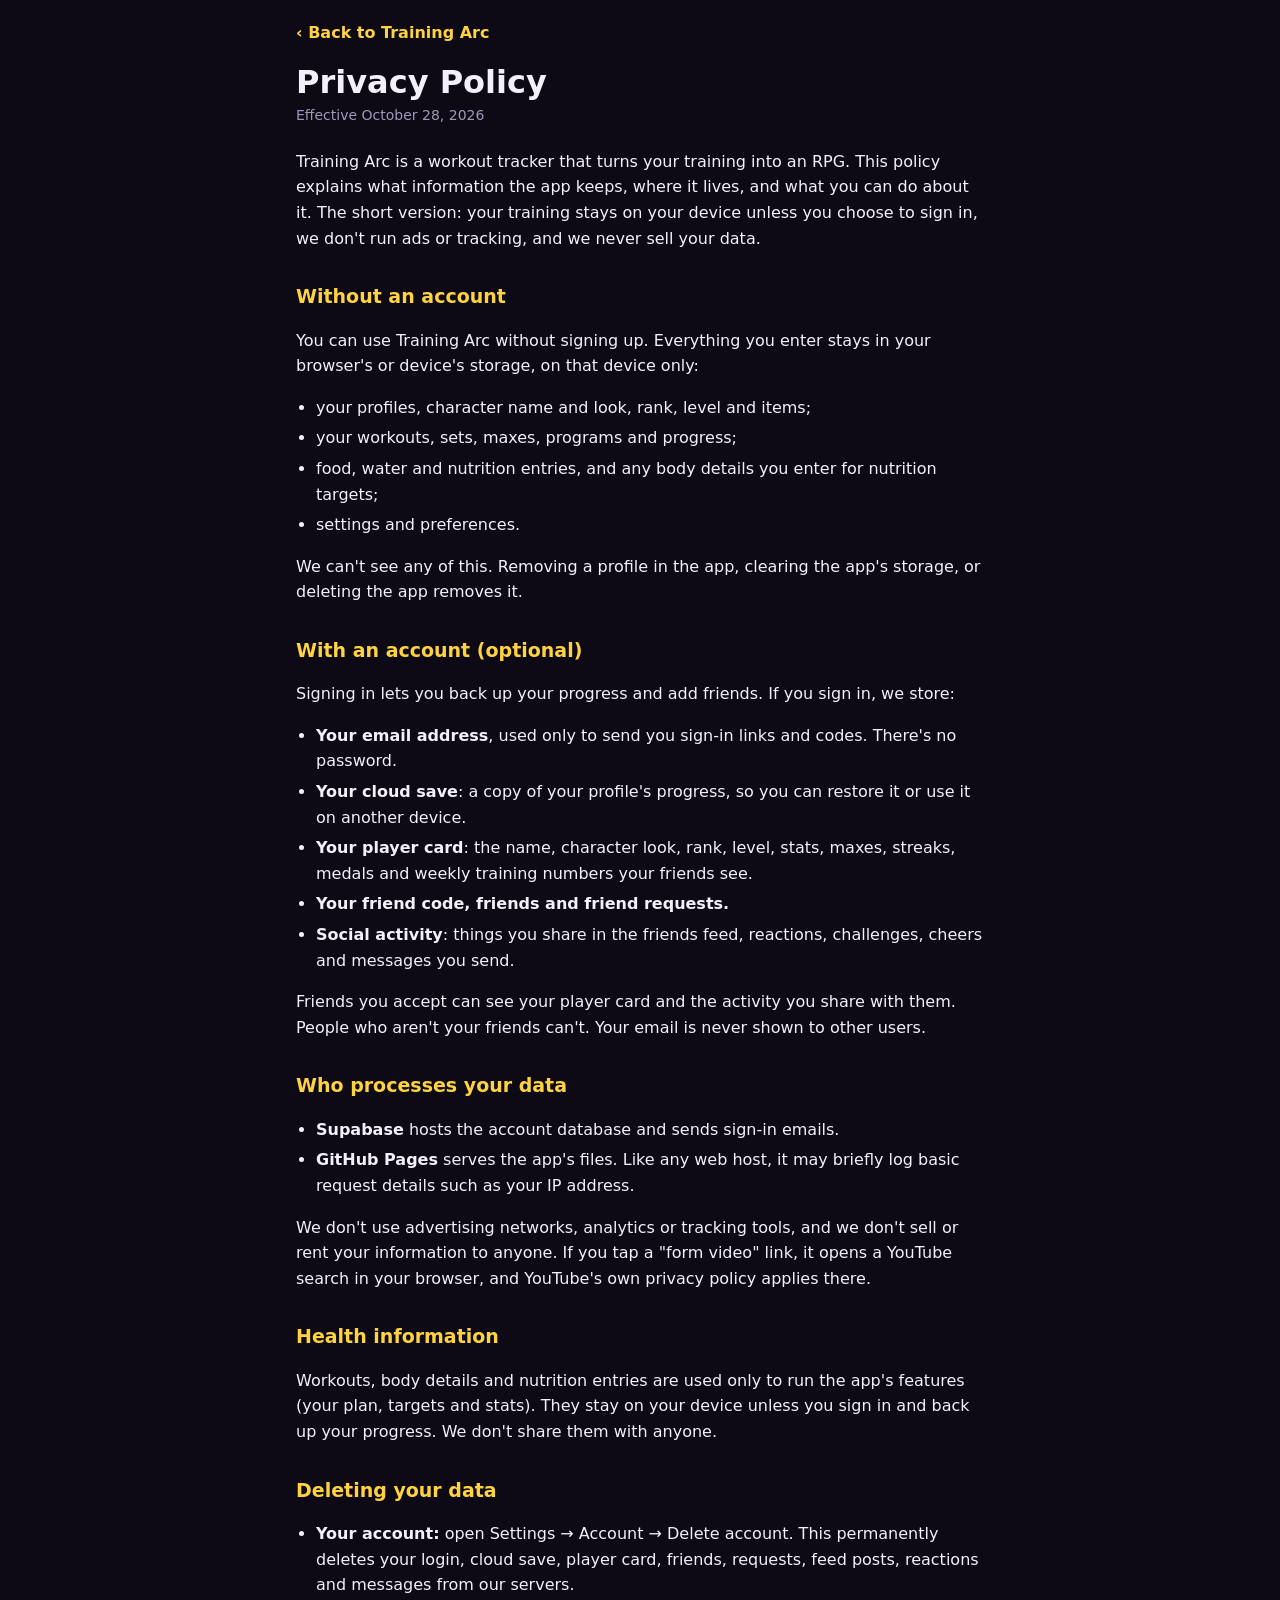
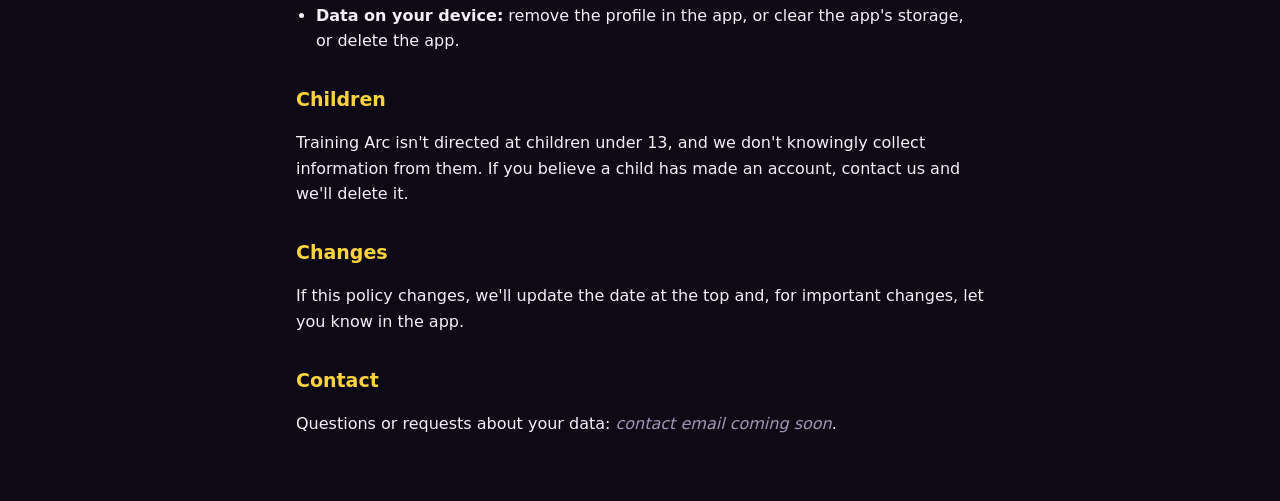
==== legal/privacy.html @ f62d3ece "Privacy policy, terms and health note; offline cache keeps only the app page" ====
<!doctype html>
<html lang="en">
<head>
<meta charset="utf-8">
<meta name="viewport" content="width=device-width,initial-scale=1,viewport-fit=cover">
<title>Privacy Policy · Training Arc</title>
<link rel="stylesheet" href="legal.css">
</head>
<body>
<main>
<a class="back" href="../">‹ Back to Training Arc</a>
<h1>Privacy Policy</h1>
<p class="date">Effective October 28, 2026</p>

<p>Training Arc is a workout tracker that turns your training into an RPG. This policy explains what information the app keeps, where it lives, and what you can do about it. The short version: your training stays on your device unless you choose to sign in, we don't run ads or tracking, and we never sell your data.</p>

<h2>Without an account</h2>
<p>You can use Training Arc without signing up. Everything you enter stays in your browser's or device's storage, on that device only:</p>
<ul>
<li>your profiles, character name and look, rank, level and items;</li>
<li>your workouts, sets, maxes, programs and progress;</li>
<li>food, water and nutrition entries, and any body details you enter for nutrition targets;</li>
<li>settings and preferences.</li>
</ul>
<p>We can't see any of this. Removing a profile in the app, clearing the app's storage, or deleting the app removes it.</p>

<h2>With an account (optional)</h2>
<p>Signing in lets you back up your progress and add friends. If you sign in, we store:</p>
<ul>
<li><b>Your email address</b>, used only to send you sign-in links and codes. There's no password.</li>
<li><b>Your cloud save</b>: a copy of your profile's progress, so you can restore it or use it on another device.</li>
<li><b>Your player card</b>: the name, character look, rank, level, stats, maxes, streaks, medals and weekly training numbers your friends see.</li>
<li><b>Your friend code, friends and friend requests.</b></li>
<li><b>Social activity</b>: things you share in the friends feed, reactions, challenges, cheers and messages you send.</li>
</ul>
<p>Friends you accept can see your player card and the activity you share with them. People who aren't your friends can't. Your email is never shown to other users.</p>

<h2>Who processes your data</h2>
<ul>
<li><b>Supabase</b> hosts the account database and sends sign-in emails.</li>
<li><b>GitHub Pages</b> serves the app's files. Like any web host, it may briefly log basic request details such as your IP address.</li>
</ul>
<p>We don't use advertising networks, analytics or tracking tools, and we don't sell or rent your information to anyone. If you tap a "form video" link, it opens a YouTube search in your browser, and YouTube's own privacy policy applies there.</p>

<h2>Health information</h2>
<p>Workouts, body details and nutrition entries are used only to run the app's features (your plan, targets and stats). They stay on your device unless you sign in and back up your progress. We don't share them with anyone.</p>

<h2>Deleting your data</h2>
<ul>
<li><b>Your account:</b> open Settings → Account → Delete account. This permanently deletes your login, cloud save, player card, friends, requests, feed posts, reactions and messages from our servers.</li>
<li><b>Data on your device:</b> remove the profile in the app, or clear the app's storage, or delete the app.</li>
</ul>

<h2>Children</h2>
<p>Training Arc isn't directed at children under 13, and we don't knowingly collect information from them. If you believe a child has made an account, contact us and we'll delete it.</p>

<h2>Changes</h2>
<p>If this policy changes, we'll update the date at the top and, for important changes, let you know in the app.</p>

<h2>Contact</h2>
<!-- CONTACT EMAIL: put the support address here before App Store review -->
<p>Questions or requests about your data: <span class="todo">contact email coming soon</span>.</p>
</main>
</body>
</html>
---- legal/legal.css ----
:root{--bg:#0d0a15;--fg:#f3effb;--dim:#a197b8;--power:#ffd23f;--line:#2a2238;--surface:#17121f}
:root{color-scheme:dark}
*{box-sizing:border-box}
body{margin:0;background:var(--bg);color:var(--fg);font:16px/1.6 system-ui,-apple-system,"Segoe UI",sans-serif;-webkit-text-size-adjust:100%}
main{max-width:720px;margin:0 auto;padding:20px max(16px,env(safe-area-inset-right)) calc(48px + env(safe-area-inset-bottom)) max(16px,env(safe-area-inset-left))}
.back{display:inline-block;margin-bottom:18px;color:var(--power);font-weight:700;text-decoration:none}
h1{margin:0;font-size:32px;line-height:1.15}
h2{margin:30px 0 8px;font-size:19px;color:var(--power)}
.date{margin:4px 0 22px;color:var(--dim);font-size:14px}
p,li{color:var(--fg)}
ul{padding-left:20px}
li{margin:5px 0}
a{color:var(--power)}
.callout{padding:14px 16px;border-radius:12px;background:var(--surface);border-left:4px solid var(--power)}
.todo{color:var(--dim);font-style:italic}
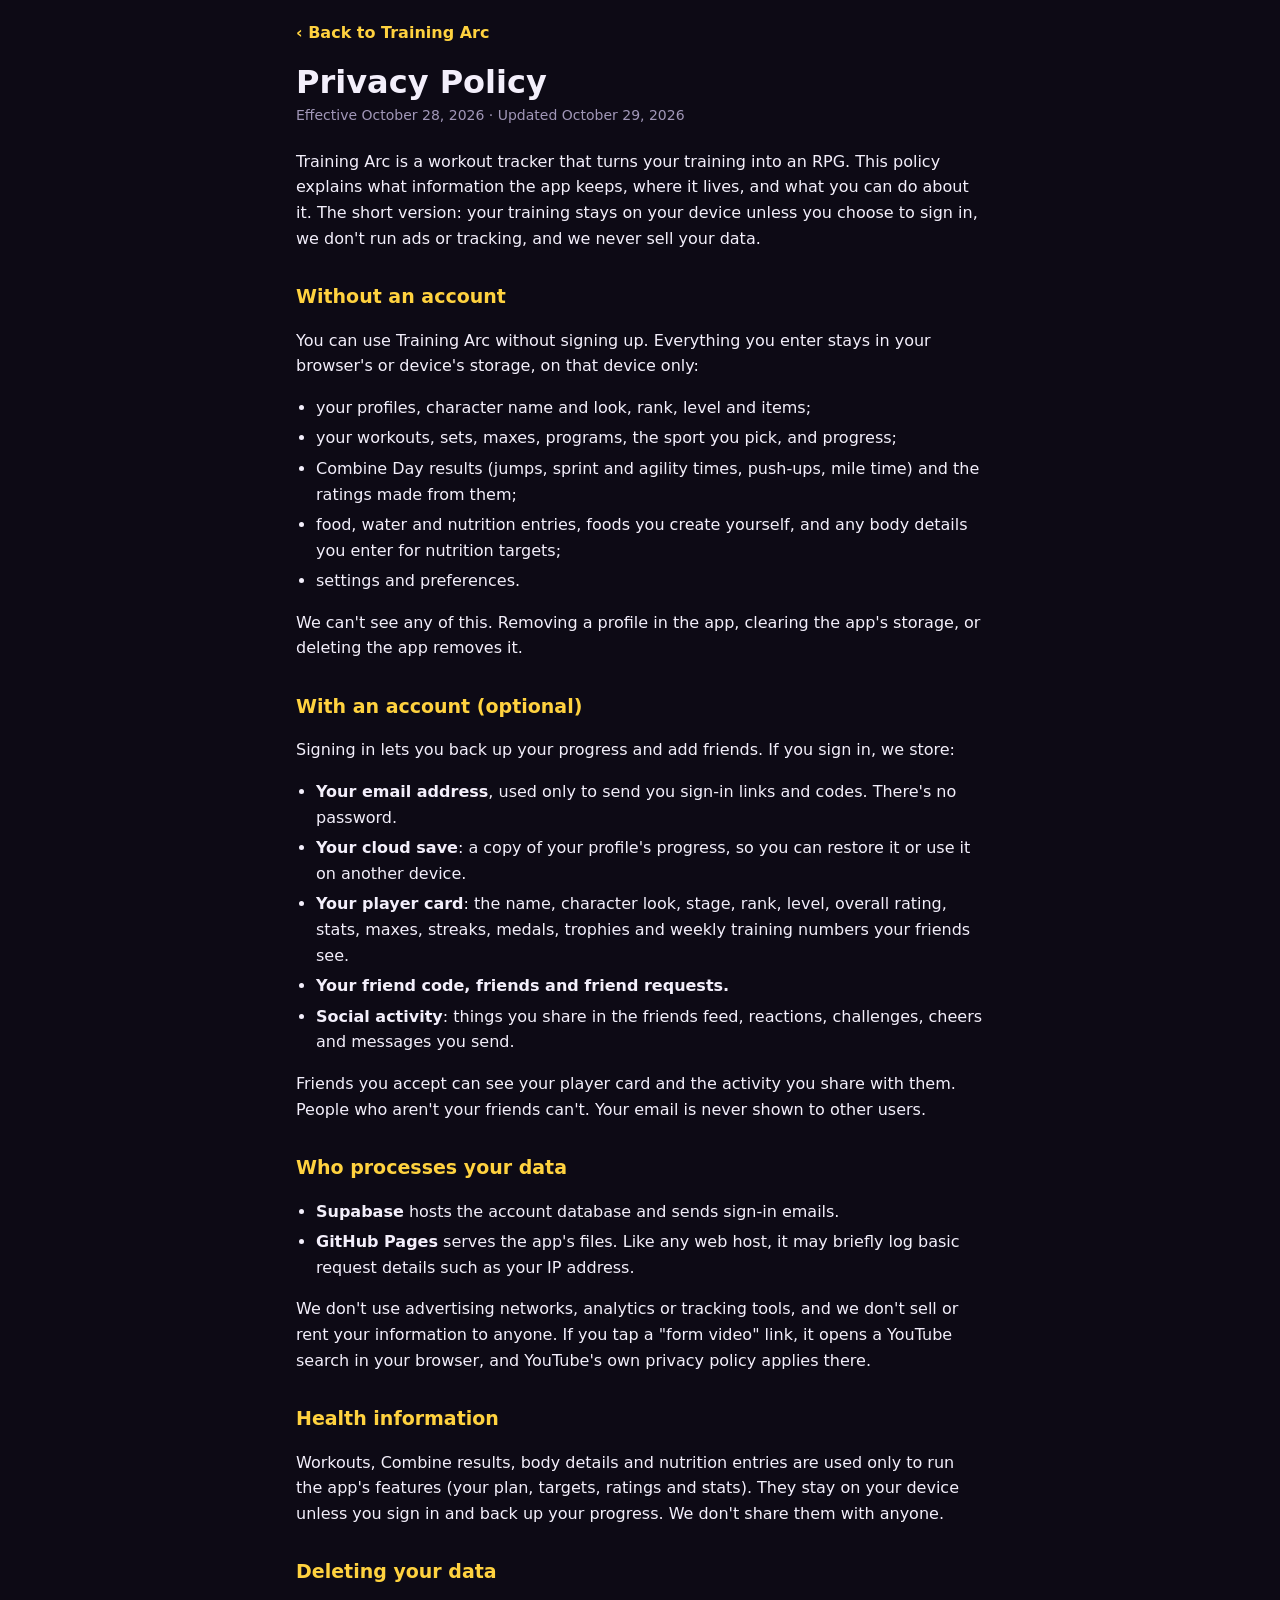
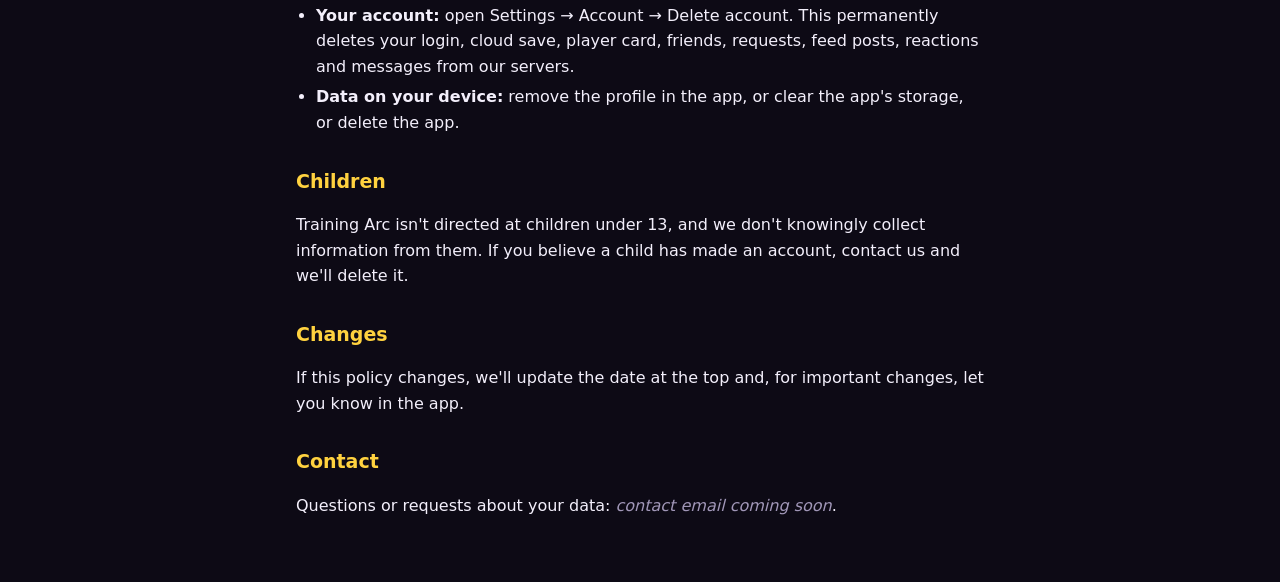
==== commit 530e4196: "Combine Day, new shops + Golden Vault, shop detail, worn outfit icons, keeper voices, perks/legal up" ====
--- a/legal/privacy.html
+++ b/legal/privacy.html
@@ -10,7 +10,7 @@
 <main>
 <a class="back" href="../">‹ Back to Training Arc</a>
 <h1>Privacy Policy</h1>
-<p class="date">Effective October 28, 2026</p>
+<p class="date">Effective October 28, 2026 · Updated October 29, 2026</p>
 
 <p>Training Arc is a workout tracker that turns your training into an RPG. This policy explains what information the app keeps, where it lives, and what you can do about it. The short version: your training stays on your device unless you choose to sign in, we don't run ads or tracking, and we never sell your data.</p>
 
@@ -18,8 +18,9 @@
 <p>You can use Training Arc without signing up. Everything you enter stays in your browser's or device's storage, on that device only:</p>
 <ul>
 <li>your profiles, character name and look, rank, level and items;</li>
-<li>your workouts, sets, maxes, programs and progress;</li>
-<li>food, water and nutrition entries, and any body details you enter for nutrition targets;</li>
+<li>your workouts, sets, maxes, programs, the sport you pick, and progress;</li>
+<li>Combine Day results (jumps, sprint and agility times, push-ups, mile time) and the ratings made from them;</li>
+<li>food, water and nutrition entries, foods you create yourself, and any body details you enter for nutrition targets;</li>
 <li>settings and preferences.</li>
 </ul>
 <p>We can't see any of this. Removing a profile in the app, clearing the app's storage, or deleting the app removes it.</p>
@@ -29,7 +30,7 @@
 <ul>
 <li><b>Your email address</b>, used only to send you sign-in links and codes. There's no password.</li>
 <li><b>Your cloud save</b>: a copy of your profile's progress, so you can restore it or use it on another device.</li>
-<li><b>Your player card</b>: the name, character look, rank, level, stats, maxes, streaks, medals and weekly training numbers your friends see.</li>
+<li><b>Your player card</b>: the name, character look, stage, rank, level, overall rating, stats, maxes, streaks, medals, trophies and weekly training numbers your friends see.</li>
 <li><b>Your friend code, friends and friend requests.</b></li>
 <li><b>Social activity</b>: things you share in the friends feed, reactions, challenges, cheers and messages you send.</li>
 </ul>
@@ -43,7 +44,7 @@
 <p>We don't use advertising networks, analytics or tracking tools, and we don't sell or rent your information to anyone. If you tap a "form video" link, it opens a YouTube search in your browser, and YouTube's own privacy policy applies there.</p>
 
 <h2>Health information</h2>
-<p>Workouts, body details and nutrition entries are used only to run the app's features (your plan, targets and stats). They stay on your device unless you sign in and back up your progress. We don't share them with anyone.</p>
+<p>Workouts, Combine results, body details and nutrition entries are used only to run the app's features (your plan, targets, ratings and stats). They stay on your device unless you sign in and back up your progress. We don't share them with anyone.</p>
 
 <h2>Deleting your data</h2>
 <ul>
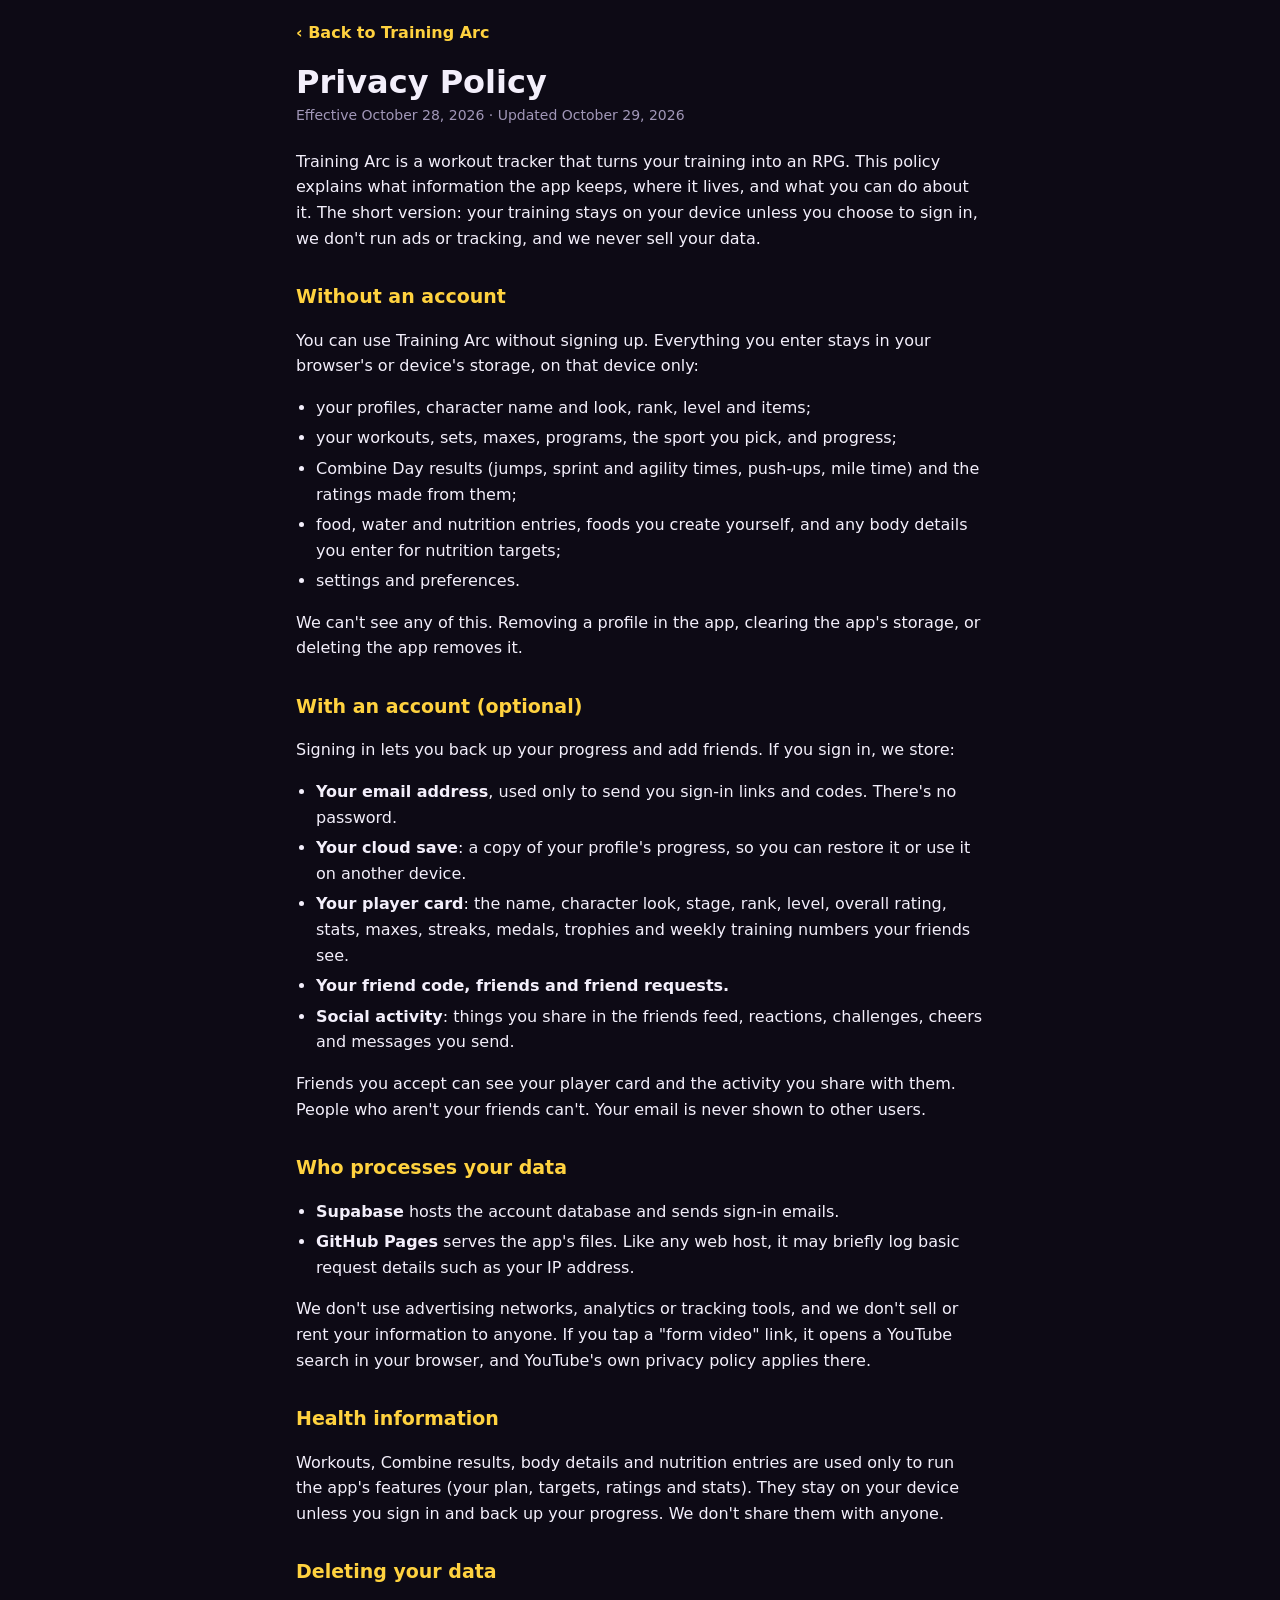
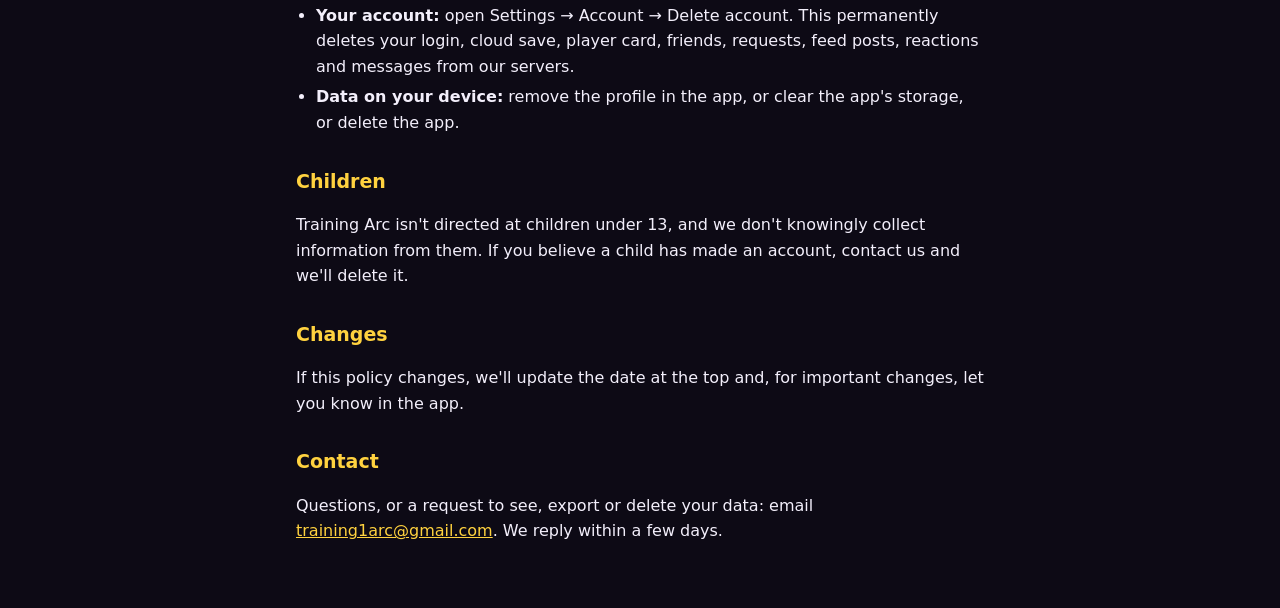
==== commit dd9bd1a1: "Support email: training1arc@gmail.com in privacy, terms and Settings > Contact us" ====
--- a/legal/privacy.html
+++ b/legal/privacy.html
@@ -59,8 +59,7 @@
 <p>If this policy changes, we'll update the date at the top and, for important changes, let you know in the app.</p>
 
 <h2>Contact</h2>
-<!-- CONTACT EMAIL: put the support address here before App Store review -->
-<p>Questions or requests about your data: <span class="todo">contact email coming soon</span>.</p>
+<p>Questions, or a request to see, export or delete your data: email <a href="mailto:training1arc@gmail.com">training1arc@gmail.com</a>. We reply within a few days.</p>
 </main>
 </body>
 </html>
